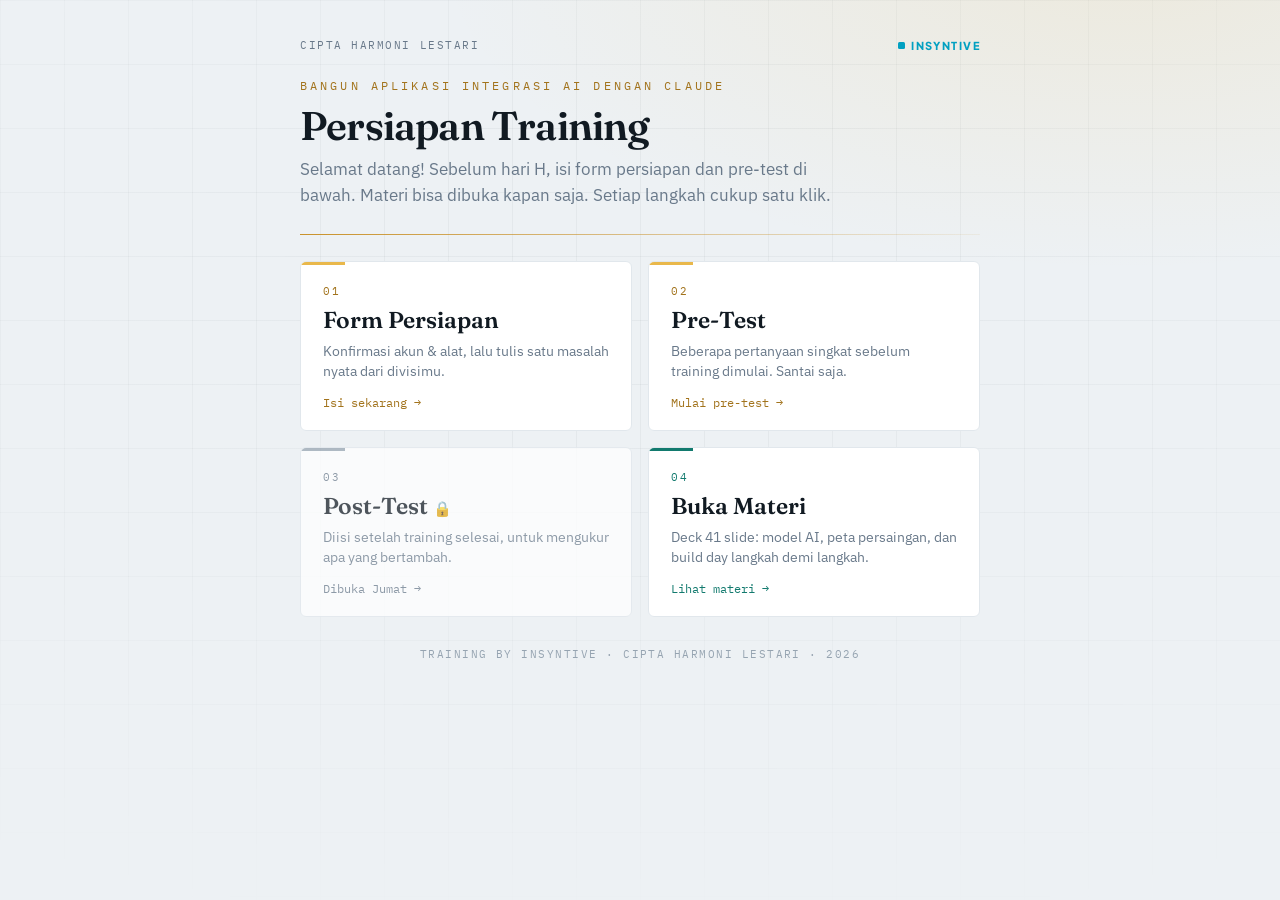
==== form/index.html @ c63280c2 "Dashboard admin, kunci post-test, perkaya form persiapan - form/admin.html: dashboard internal denga" ====
<!DOCTYPE html>
<html lang="id">
<head>
<meta charset="utf-8">
<meta name="viewport" content="width=device-width, initial-scale=1">
<title>Persiapan Training — Cipta Harmoni Lestari</title>
<link rel="preconnect" href="https://fonts.googleapis.com">
<link rel="preconnect" href="https://fonts.gstatic.com" crossorigin>
<link href="https://fonts.googleapis.com/css2?family=Fraunces:opsz,wght@9..144,400;9..144,600&family=IBM+Plex+Mono:wght@400;500&family=IBM+Plex+Sans:wght@300;400;500;600;700&family=Plus+Jakarta+Sans:wght@800&display=swap" rel="stylesheet">
<link rel="stylesheet" href="style.css">
</head>
<body>
<div class="wrap">
  <div class="top">
    <span>Cipta Harmoni Lestari</span>
    <span class="ins">INSYNTIVE</span>
  </div>

  <p class="eyebrow">Bangun Aplikasi Integrasi AI dengan Claude</p>
  <h1>Persiapan Training</h1>
  <p class="lede">Selamat datang! Sebelum hari H, isi form persiapan dan pre-test di bawah. Materi bisa dibuka kapan saja. Setiap langkah cukup satu klik.</p>
  <div class="rule"></div>

  <div class="menu">
    <a class="tile" href="persiapan.html">
      <span class="n">01</span>
      <h3>Form Persiapan</h3>
      <p>Konfirmasi akun & alat, lalu tulis satu masalah nyata dari divisimu.</p>
      <span class="go">Isi sekarang →</span>
    </a>
    <a class="tile" href="pretest.html">
      <span class="n">02</span>
      <h3>Pre-Test</h3>
      <p>Beberapa pertanyaan singkat sebelum training dimulai. Santai saja.</p>
      <span class="go">Mulai pre-test →</span>
    </a>
    <a class="tile locked" href="posttest.html">
      <span class="n">03</span>
      <h3>Post-Test <span class="lock">🔒</span></h3>
      <p>Diisi setelah training selesai, untuk mengukur apa yang bertambah.</p>
      <span class="go">Dibuka Jumat →</span>
    </a>
    <a class="tile teal" href="../">
      <span class="n">04</span>
      <h3>Buka Materi</h3>
      <p>Deck 41 slide: model AI, peta persaingan, dan build day langkah demi langkah.</p>
      <span class="go">Lihat materi →</span>
    </a>
  </div>

  <p class="foot">Training by INSYNTIVE · Cipta Harmoni Lestari · 2026</p>
</div>
</body>
</html>
---- form/style.css ----
/* ============ Brand — selaras dengan deck training ============ */
:root{
  --paper:#FFFFFF; --panel:#F6F8FA; --line:#E1E7EC;
  --ink:#111A22; --ink-2:#3B4C5A; --ink-3:#69798A; --muted:#96A4B1;
  --gold:#C9922B; --gold-ink:#A2731C; --gold-bright:#E9B84B;
  --teal:#127A6E; --teal-wash:rgba(18,122,110,.08);
  --danger:#B4453B;
  --display:'Fraunces',Georgia,serif;
  --body:'IBM Plex Sans',system-ui,-apple-system,sans-serif;
  --mono:'IBM Plex Mono',ui-monospace,monospace;
}
*{box-sizing:border-box}
html{-webkit-text-size-adjust:100%}
body{
  margin:0;min-height:100vh;color:var(--ink);
  font-family:var(--body);-webkit-font-smoothing:antialiased;
  background:
    radial-gradient(90% 60% at 88% -6%, rgba(233,184,75,.14), transparent 60%),
    #EDF1F4;
  background-attachment:fixed;
}
/* drafting grid halus */
body::before{
  content:"";position:fixed;inset:0;pointer-events:none;z-index:0;
  background-image:
    linear-gradient(rgba(17,26,34,.04) 1px,transparent 1px),
    linear-gradient(90deg,rgba(17,26,34,.04) 1px,transparent 1px);
  background-size:64px 64px;
  -webkit-mask-image:radial-gradient(120% 90% at 50% 30%,#000 20%,transparent 85%);
  mask-image:radial-gradient(120% 90% at 50% 30%,#000 20%,transparent 85%);
}
.wrap{position:relative;z-index:1;max-width:720px;margin:0 auto;padding:38px 20px 64px}

/* ============ Header ============ */
.top{display:flex;justify-content:space-between;align-items:center;
  font-family:var(--mono);font-size:11px;letter-spacing:.14em;text-transform:uppercase;color:var(--ink-3);margin-bottom:26px}
.top .ins{font-family:'Plus Jakarta Sans',var(--body);font-weight:800;letter-spacing:.13em;color:#02A0C1;display:flex;align-items:center;gap:6px}
.top .ins::before{content:"";width:7px;height:7px;background:#02A0C1;border-radius:1.5px;display:block}
.back{color:var(--gold-ink);text-decoration:none;font-family:var(--mono);font-size:12px;letter-spacing:.08em}
.back:hover{text-decoration:underline}

.eyebrow{font-family:var(--mono);font-size:12px;letter-spacing:.26em;text-transform:uppercase;color:var(--gold-ink);margin:0 0 12px}
h1{font-family:var(--display);font-weight:600;font-size:40px;line-height:1.05;letter-spacing:-.02em;margin:0 0 10px;text-wrap:balance}
.lede{font-size:16.5px;line-height:1.55;color:var(--ink-3);margin:0 0 26px;max-width:56ch}
.rule{height:1px;background:linear-gradient(90deg,var(--gold),rgba(201,146,43,.08));margin:0 0 26px}

/* ============ Hub — tombol besar ============ */
.menu{display:grid;grid-template-columns:1fr 1fr;gap:16px}
.tile{display:flex;flex-direction:column;gap:6px;text-decoration:none;color:inherit;
  background:var(--paper);border:1px solid var(--line);border-radius:6px;
  padding:22px 22px 20px;position:relative;overflow:hidden;
  transition:transform .15s ease,box-shadow .15s ease,border-color .15s ease}
.tile::after{content:"";position:absolute;top:0;left:0;width:44px;height:3px;background:var(--gold-bright)}
.tile:hover{transform:translateY(-3px);box-shadow:0 14px 34px rgba(17,26,34,.12);border-color:var(--gold)}
.tile .n{font-family:var(--mono);font-size:11px;letter-spacing:.18em;color:var(--gold-ink)}
.tile h3{font-family:var(--display);font-weight:600;font-size:23px;margin:2px 0 2px}
.tile p{margin:0;font-size:13.5px;color:var(--ink-3);line-height:1.45}
.tile .go{margin-top:8px;font-family:var(--mono);font-size:12px;color:var(--gold-ink)}
.tile.teal::after{background:var(--teal)}
.tile.teal .n,.tile.teal .go{color:var(--teal)}

/* ============ Form ============ */
.card{background:var(--paper);border:1px solid var(--line);border-radius:6px;padding:26px 26px 24px;position:relative;overflow:hidden}
.card::after{content:"";position:absolute;top:0;left:0;width:44px;height:3px;background:var(--gold-bright)}
.field{display:flex;flex-direction:column;gap:7px;margin-bottom:18px}
.field label{font-family:var(--mono);font-size:11px;letter-spacing:.12em;text-transform:uppercase;color:var(--gold-ink)}
.field .hint{font-size:12.5px;color:var(--muted);font-family:var(--body);letter-spacing:0;text-transform:none;margin-top:-2px}
input[type=text],input[type=email],select,textarea{
  font-family:var(--body);font-size:16px;color:var(--ink);
  background:#fff;border:1px solid var(--line);border-radius:4px;padding:12px 13px;width:100%;
  transition:border-color .15s ease,box-shadow .15s ease}
input:focus,select:focus,textarea:focus{outline:none;border-color:var(--gold);box-shadow:0 0 0 3px rgba(233,184,75,.18)}
textarea{min-height:96px;resize:vertical;line-height:1.5}

/* pilihan (radio/checkbox) */
.q{margin-bottom:22px}
.q>.qt{font-size:16px;font-weight:600;color:var(--ink);margin:0 0 10px;line-height:1.4}
.q>.qt .req{color:var(--danger)}
.opt{display:flex;align-items:flex-start;gap:11px;padding:11px 13px;border:1px solid var(--line);border-radius:4px;margin-bottom:8px;cursor:pointer;transition:border-color .12s ease,background .12s ease}
.opt:hover{border-color:var(--gold)}
.opt input{margin-top:2px;width:18px;height:18px;accent-color:var(--gold-ink);flex:none}
.opt span{font-size:15px;line-height:1.4;color:var(--ink-2)}
.opt.checked{border-color:var(--gold);background:rgba(233,184,75,.08)}

.btn{font-family:var(--body);font-size:16px;font-weight:600;color:#fff;background:var(--gold-ink);
  border:none;border-radius:4px;padding:14px 22px;cursor:pointer;width:100%;
  transition:background .15s ease,transform .1s ease}
.btn:hover{background:#8a6014}
.btn:active{transform:translateY(1px)}
.btn:disabled{background:var(--muted);cursor:not-allowed}

/* status */
.banner{display:flex;gap:10px;align-items:flex-start;padding:12px 15px;border-radius:4px;font-size:13.5px;line-height:1.5;margin-bottom:22px}
.banner.warn{background:rgba(180,69,59,.07);border:1px solid rgba(180,69,59,.3);color:#7d3029}
.banner.warn b{color:var(--danger)}
.note{font-family:var(--mono);font-size:11px;color:var(--muted);margin-top:16px;letter-spacing:.04em}

.done{display:none;text-align:center;padding:20px 8px}
.done .mark{width:56px;height:56px;border-radius:50%;background:var(--teal-wash);border:1.5px solid var(--teal);
  display:grid;place-items:center;margin:0 auto 16px;color:var(--teal);font-size:26px}
.done h2{font-family:var(--display);font-weight:600;font-size:26px;margin:0 0 8px}
.done p{color:var(--ink-3);font-size:15px;margin:0 0 20px}
.done a{color:var(--gold-ink);font-family:var(--mono);font-size:13px;text-decoration:none}
.done a:hover{text-decoration:underline}

.foot{margin-top:30px;font-family:var(--mono);font-size:10.5px;letter-spacing:.14em;color:var(--muted);text-transform:uppercase;text-align:center}

/* tile terkunci */
.tile.locked{opacity:.72}
.tile.locked::after{background:var(--muted)}
.tile.locked .n,.tile.locked .go{color:var(--ink-3)}
.tile .lock{font-size:15px}

/* ============ Admin: login ============ */
.admin-wrap{max-width:940px}
.login{max-width:400px;margin:6vh auto 0}
.login .card{padding:28px 26px}
.err{color:var(--danger);font-size:13.5px;margin:10px 0 0;min-height:18px}

/* ============ Admin: dashboard ============ */
.adminbar{display:flex;justify-content:space-between;align-items:center;gap:12px;margin-bottom:22px;flex-wrap:wrap}
.adminbar .who{font-family:var(--mono);font-size:12px;color:var(--ink-3)}
.btn-sm{font-family:var(--body);font-size:13px;font-weight:600;border:1px solid var(--line);background:#fff;color:var(--ink-2);
  border-radius:4px;padding:8px 14px;cursor:pointer;transition:border-color .15s,background .15s}
.btn-sm:hover{border-color:var(--gold);color:var(--gold-ink)}
.btn-sm.solid{background:var(--gold-ink);color:#fff;border-color:var(--gold-ink)}
.btn-sm.solid:hover{background:#8a6014;color:#fff}

.stats{display:grid;grid-template-columns:repeat(4,1fr);gap:14px;margin-bottom:14px}
.stat-card{background:var(--paper);border:1px solid var(--line);border-radius:6px;padding:16px 18px;position:relative;overflow:hidden}
.stat-card::after{content:"";position:absolute;top:0;left:0;width:34px;height:2px;background:var(--gold-bright)}
.stat-card .num{font-family:var(--display);font-size:38px;font-weight:600;color:var(--gold-ink);line-height:1}
.stat-card .lbl{font-family:var(--mono);font-size:10.5px;letter-spacing:.14em;text-transform:uppercase;color:var(--ink-3);margin-top:8px}
.stat-card.teal::after{background:var(--teal)}
.stat-card.teal .num{color:var(--teal)}

.panel{background:var(--paper);border:1px solid var(--line);border-radius:6px;padding:20px 22px;margin-top:16px}
.panel h2{font-family:var(--display);font-weight:600;font-size:20px;margin:0 0 4px}
.panel .cap{font-family:var(--mono);font-size:11px;letter-spacing:.1em;text-transform:uppercase;color:var(--gold-ink);margin:0 0 16px}
.panel-head{display:flex;justify-content:space-between;align-items:baseline;gap:10px;flex-wrap:wrap}

.grid2{display:grid;grid-template-columns:1fr 1fr;gap:22px}

/* bar chart sederhana */
.bars{display:flex;flex-direction:column;gap:9px}
.bar-row{display:grid;grid-template-columns:120px 1fr 34px;align-items:center;gap:10px;font-size:13.5px}
.bar-row .bl{color:var(--ink-2);white-space:nowrap;overflow:hidden;text-overflow:ellipsis}
.bar-track{background:var(--panel-2,#EEF2F5);border-radius:3px;height:16px;overflow:hidden}
.bar-fill{height:100%;background:linear-gradient(90deg,var(--gold),var(--gold-bright));border-radius:3px;min-width:2px;transition:width .4s ease}
.bar-row .bv{font-family:var(--mono);font-size:12px;color:var(--ink-3);text-align:right;font-variant-numeric:tabular-nums}

/* tabel */
.tablewrap{overflow-x:auto;margin-top:6px;border:1px solid var(--line);border-radius:6px}
table.data{width:100%;border-collapse:collapse;font-size:13px;white-space:nowrap}
table.data th,table.data td{text-align:left;padding:9px 12px;border-bottom:1px solid var(--line);vertical-align:top}
table.data th{font-family:var(--mono);font-size:10px;letter-spacing:.1em;text-transform:uppercase;color:var(--gold-ink);background:var(--panel);position:sticky;top:0}
table.data td{color:var(--ink-2)}
table.data td.wrap{white-space:normal;min-width:220px;max-width:360px}
table.data tr:last-child td{border-bottom:none}
table.data .muted{color:var(--muted)}
.pill{display:inline-block;font-family:var(--mono);font-size:11px;padding:2px 8px;border-radius:100px;background:var(--gold-wash,rgba(233,184,75,.12));color:var(--gold-ink);border:1px solid rgba(201,146,43,.3)}
.empty{text-align:center;color:var(--muted);padding:26px;font-size:14px}
.loading{text-align:center;color:var(--ink-3);padding:40px;font-family:var(--mono);font-size:13px}

@media (max-width:760px){
  .stats{grid-template-columns:1fr 1fr}
  .grid2{grid-template-columns:1fr}
}
@media (max-width:560px){
  .wrap{padding:26px 16px 54px}
  h1{font-size:32px}
  .menu{grid-template-columns:1fr}
  .card{padding:22px 18px}
}
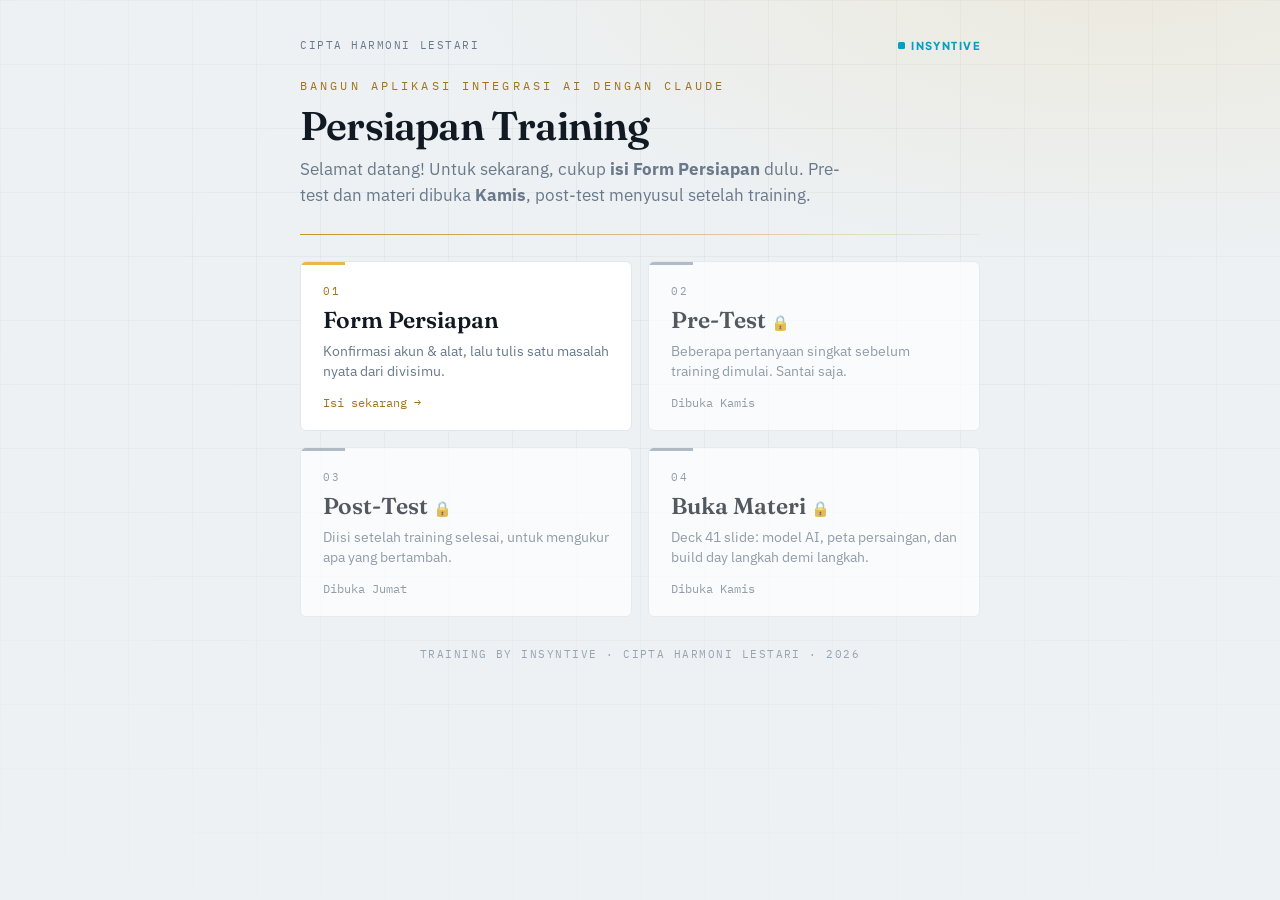
==== commit ad852582: "Kunci pre-test & materi (dibuka Kamis), sisakan hanya persiapan - form/index.html: hub dikendalikan " ====
--- a/form/index.html
+++ b/form/index.html
@@ -18,29 +18,29 @@
 
   <p class="eyebrow">Bangun Aplikasi Integrasi AI dengan Claude</p>
   <h1>Persiapan Training</h1>
-  <p class="lede">Selamat datang! Sebelum hari H, isi form persiapan dan pre-test di bawah. Materi bisa dibuka kapan saja. Setiap langkah cukup satu klik.</p>
+  <p class="lede">Selamat datang! Untuk sekarang, cukup <strong>isi Form Persiapan</strong> dulu. Pre-test dan materi dibuka <strong>Kamis</strong>, post-test menyusul setelah training.</p>
   <div class="rule"></div>
 
   <div class="menu">
-    <a class="tile" href="persiapan.html">
+    <a class="tile" data-key="persiapan" href="persiapan.html">
       <span class="n">01</span>
       <h3>Form Persiapan</h3>
       <p>Konfirmasi akun & alat, lalu tulis satu masalah nyata dari divisimu.</p>
       <span class="go">Isi sekarang →</span>
     </a>
-    <a class="tile" href="pretest.html">
+    <a class="tile" data-key="pretest" href="pretest.html">
       <span class="n">02</span>
       <h3>Pre-Test</h3>
       <p>Beberapa pertanyaan singkat sebelum training dimulai. Santai saja.</p>
       <span class="go">Mulai pre-test →</span>
     </a>
-    <a class="tile locked" href="posttest.html">
+    <a class="tile" data-key="posttest" href="posttest.html">
       <span class="n">03</span>
-      <h3>Post-Test <span class="lock">🔒</span></h3>
+      <h3>Post-Test</h3>
       <p>Diisi setelah training selesai, untuk mengukur apa yang bertambah.</p>
-      <span class="go">Dibuka Jumat →</span>
+      <span class="go">Mulai post-test →</span>
     </a>
-    <a class="tile teal" href="../">
+    <a class="tile teal" data-key="materi" href="../">
       <span class="n">04</span>
       <h3>Buka Materi</h3>
       <p>Deck 41 slide: model AI, peta persaingan, dan build day langkah demi langkah.</p>
@@ -50,5 +50,29 @@
 
   <p class="foot">Training by INSYNTIVE · Cipta Harmoni Lestari · 2026</p>
 </div>
+
+<script>
+// ============================================================
+//  JADWAL BUKA — hapus barisnya (atau set null) untuk membuka.
+//  Yang tidak terdaftar di sini = terbuka. "persiapan" selalu terbuka.
+// ============================================================
+(function(){
+  var TERKUNCI = {
+    pretest:  "Kamis",
+    posttest: "Jumat",
+    materi:   "Kamis",
+  };
+  document.querySelectorAll(".tile").forEach(function(t){
+    var hari = TERKUNCI[t.getAttribute("data-key")];
+    if(!hari) return;
+    t.classList.add("locked");
+    t.removeAttribute("href");
+    var h3 = t.querySelector("h3");
+    if(h3 && !h3.querySelector(".lock")) h3.insertAdjacentHTML("beforeend", ' <span class="lock">🔒</span>');
+    var go = t.querySelector(".go");
+    if(go) go.textContent = "Dibuka " + hari;
+  });
+})();
+</script>
 </body>
 </html>
--- a/form/style.css
+++ b/form/style.css
@@ -106,9 +106,10 @@
 .foot{margin-top:30px;font-family:var(--mono);font-size:10.5px;letter-spacing:.14em;color:var(--muted);text-transform:uppercase;text-align:center}
 
 /* tile terkunci */
-.tile.locked{opacity:.72}
+.tile.locked{opacity:.7;cursor:default}
 .tile.locked::after{background:var(--muted)}
 .tile.locked .n,.tile.locked .go{color:var(--ink-3)}
+.tile.locked:hover{transform:none;box-shadow:none;border-color:var(--line)}
 .tile .lock{font-size:15px}
 
 /* ============ Admin: login ============ */
@@ -162,9 +163,27 @@
 .empty{text-align:center;color:var(--muted);padding:26px;font-size:14px}
 .loading{text-align:center;color:var(--ink-3);padding:40px;font-family:var(--mono);font-size:13px}
 
+/* analisa persiapan: kartu per kelompok */
+.analisa{display:flex;flex-direction:column;gap:24px}
+.kel-head{display:flex;align-items:baseline;gap:10px;margin:0 0 13px;padding-bottom:8px;border-bottom:1.5px solid var(--gold)}
+.kel-head h3{font-family:var(--display);font-weight:600;font-size:19px;margin:0}
+.kel-head .cnt{font-family:var(--mono);font-size:11px;letter-spacing:.08em;color:var(--ink-3)}
+.pcards{display:grid;grid-template-columns:1fr 1fr;gap:14px}
+.pcard{border:1px solid var(--line);border-radius:6px;padding:15px 16px;background:var(--panel)}
+.pcard-h{display:flex;justify-content:space-between;align-items:baseline;gap:10px;margin-bottom:12px;padding-bottom:9px;border-bottom:1px solid var(--line)}
+.pcard-h .nm{font-weight:600;color:var(--ink);font-size:15px}
+.pcard-h .dv{font-family:var(--mono);font-size:11px;color:var(--ink-3);text-align:right;white-space:nowrap;overflow:hidden;text-overflow:ellipsis;max-width:45%}
+.pfield{margin-bottom:11px}
+.pfield:last-child{margin-bottom:0}
+.plabel{font-family:var(--mono);font-size:9.5px;letter-spacing:.11em;text-transform:uppercase;color:var(--gold-ink);display:block;margin-bottom:3px}
+.pfield.pain .plabel{color:var(--danger)}
+.pfield p{margin:0;font-size:13.5px;line-height:1.5;color:var(--ink-2)}
+.pfield p.none{color:var(--muted)}
+
 @media (max-width:760px){
   .stats{grid-template-columns:1fr 1fr}
   .grid2{grid-template-columns:1fr}
+  .pcards{grid-template-columns:1fr}
 }
 @media (max-width:560px){
   .wrap{padding:26px 16px 54px}
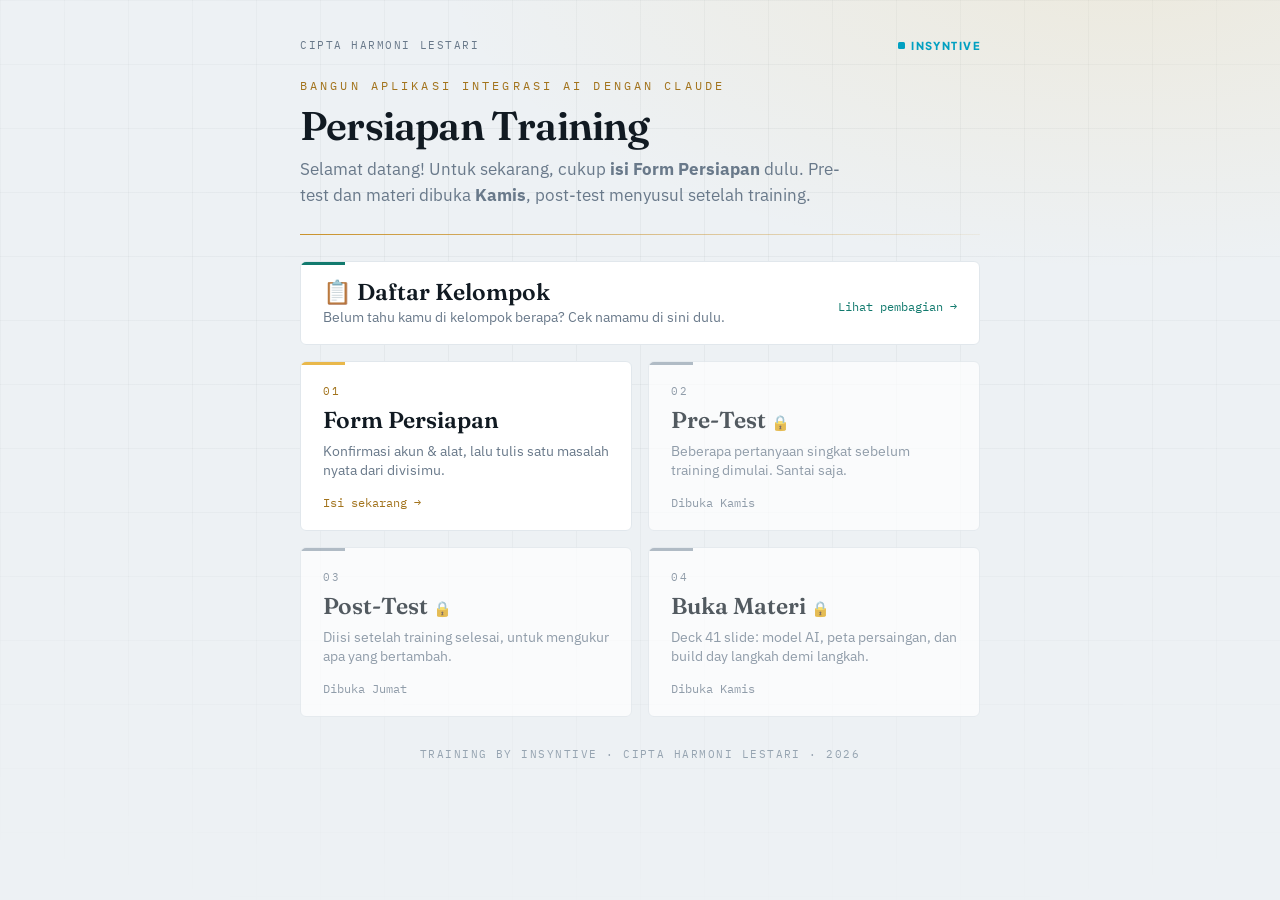
==== commit a53bcd83: "Bagi 5 kelompok per divisi + halaman Daftar Kelompok - form/kelompok.html: roster 5 kelompok (Proyek" ====
--- a/form/index.html
+++ b/form/index.html
@@ -22,6 +22,10 @@
   <div class="rule"></div>
 
   <div class="menu">
+    <a class="tile teal wide" data-key="kelompok" href="kelompok.html">
+      <span class="tw-l"><h3>📋 Daftar Kelompok</h3><p>Belum tahu kamu di kelompok berapa? Cek namamu di sini dulu.</p></span>
+      <span class="go">Lihat pembagian →</span>
+    </a>
     <a class="tile" data-key="persiapan" href="persiapan.html">
       <span class="n">01</span>
       <h3>Form Persiapan</h3>
--- a/form/style.css
+++ b/form/style.css
@@ -162,6 +162,28 @@
 .pill{display:inline-block;font-family:var(--mono);font-size:11px;padding:2px 8px;border-radius:100px;background:var(--gold-wash,rgba(233,184,75,.12));color:var(--gold-ink);border:1px solid rgba(201,146,43,.3)}
 .empty{text-align:center;color:var(--muted);padding:26px;font-size:14px}
 .loading{text-align:center;color:var(--ink-3);padding:40px;font-family:var(--mono);font-size:13px}
+
+/* ============ Roster kelompok (halaman peserta) ============ */
+.roster{display:grid;grid-template-columns:1fr 1fr;gap:16px}
+.rcard{background:var(--paper);border:1px solid var(--line);border-radius:6px;overflow:hidden}
+.rhead{display:flex;justify-content:space-between;align-items:baseline;gap:10px;padding:13px 16px;background:var(--panel);border-bottom:2px solid var(--gold)}
+.rhead .rno{font-family:var(--display);font-weight:600;font-size:18px;color:var(--ink)}
+.rhead .rdiv{font-family:var(--mono);font-size:11px;letter-spacing:.06em;color:var(--gold-ink)}
+.rlist{margin:0;padding:8px 16px 12px 34px;list-style:decimal}
+.rlist li{padding:6px 0;border-bottom:1px solid var(--line);display:flex;justify-content:space-between;align-items:baseline;gap:10px}
+.rlist li:last-child{border-bottom:none}
+.rlist li::marker{color:var(--muted);font-family:var(--mono);font-size:12px}
+.rlist .rn{font-size:14.5px;color:var(--ink)}
+.rlist .rr{font-family:var(--mono);font-size:11px;color:var(--ink-3);text-align:right;white-space:nowrap}
+.rlist li.hit{background:rgba(233,184,75,.16);margin:0 -16px;padding-left:16px;padding-right:16px;border-radius:3px}
+
+/* tile lebar (link daftar kelompok di hub) */
+.tile.wide{grid-column:1/-1;flex-direction:row;align-items:center;justify-content:space-between;gap:14px;padding:16px 22px}
+.tile.wide .tw-l{display:flex;flex-direction:column;gap:2px}
+.tile.wide h3{margin:0}
+.tile.wide p{margin:0}
+
+@media (max-width:560px){ .roster{grid-template-columns:1fr} }
 
 /* analisa persiapan: kartu per kelompok */
 .analisa{display:flex;flex-direction:column;gap:24px}
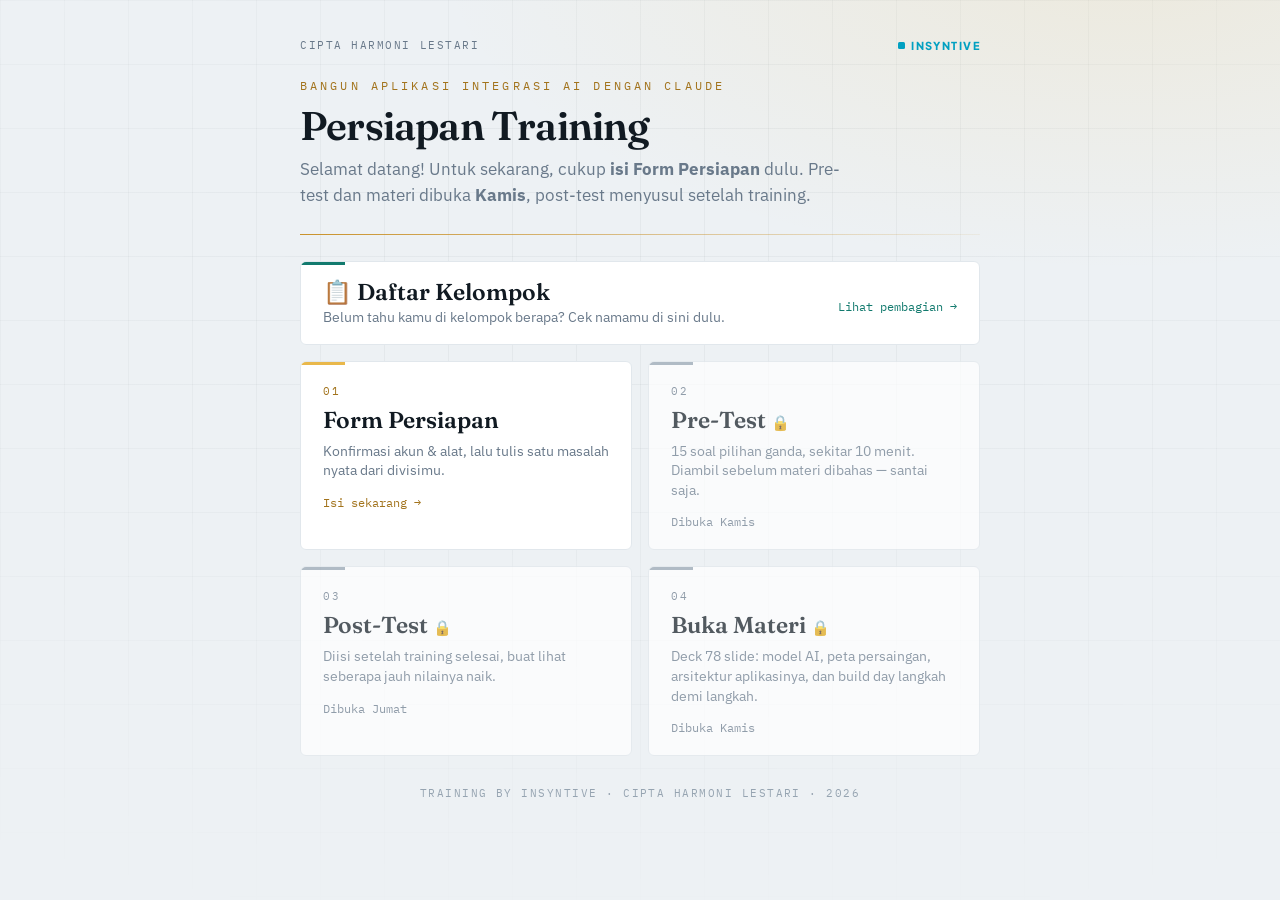
==== commit 87a01596: "Pre-test jadi 15 soal pilihan ganda bernilai, plus analisa nilai di dashboard Soal & kunci jawaban d" ====
--- a/form/index.html
+++ b/form/index.html
@@ -35,19 +35,19 @@
     <a class="tile" data-key="pretest" href="pretest.html">
       <span class="n">02</span>
       <h3>Pre-Test</h3>
-      <p>Beberapa pertanyaan singkat sebelum training dimulai. Santai saja.</p>
+      <p>15 soal pilihan ganda, sekitar 10 menit. Diambil sebelum materi dibahas — santai saja.</p>
       <span class="go">Mulai pre-test →</span>
     </a>
     <a class="tile" data-key="posttest" href="posttest.html">
       <span class="n">03</span>
       <h3>Post-Test</h3>
-      <p>Diisi setelah training selesai, untuk mengukur apa yang bertambah.</p>
+      <p>Diisi setelah training selesai, buat lihat seberapa jauh nilainya naik.</p>
       <span class="go">Mulai post-test →</span>
     </a>
     <a class="tile teal" data-key="materi" href="../">
       <span class="n">04</span>
       <h3>Buka Materi</h3>
-      <p>Deck 41 slide: model AI, peta persaingan, dan build day langkah demi langkah.</p>
+      <p>Deck 78 slide: model AI, peta persaingan, arsitektur aplikasinya, dan build day langkah demi langkah.</p>
       <span class="go">Lihat materi →</span>
     </a>
   </div>
--- a/form/style.css
+++ b/form/style.css
@@ -127,7 +127,7 @@
 .btn-sm.solid{background:var(--gold-ink);color:#fff;border-color:var(--gold-ink)}
 .btn-sm.solid:hover{background:#8a6014;color:#fff}
 
-.stats{display:grid;grid-template-columns:repeat(4,1fr);gap:14px;margin-bottom:14px}
+.stats{display:grid;grid-template-columns:repeat(auto-fit,minmax(158px,1fr));gap:14px;margin-bottom:14px}
 .stat-card{background:var(--paper);border:1px solid var(--line);border-radius:6px;padding:16px 18px;position:relative;overflow:hidden}
 .stat-card::after{content:"";position:absolute;top:0;left:0;width:34px;height:2px;background:var(--gold-bright)}
 .stat-card .num{font-family:var(--display);font-size:38px;font-weight:600;color:var(--gold-ink);line-height:1}
@@ -213,3 +213,38 @@
   .menu{grid-template-columns:1fr}
   .card{padding:22px 18px}
 }
+
+/* ============ Pre/Post-test: progres & nilai ============ */
+.progress{position:sticky;top:0;z-index:5;background:var(--paper);
+  padding:12px 0 13px;margin:0 0 20px;border-bottom:1px solid var(--line);
+  display:flex;align-items:center;gap:13px}
+.progress .plbl{font-family:var(--mono);font-size:11px;letter-spacing:.12em;
+  text-transform:uppercase;color:var(--gold-ink);white-space:nowrap}
+.ptrack{flex:1;height:6px;background:#EEF2F5;border-radius:3px;overflow:hidden}
+.ptrack i{display:block;height:100%;width:0;border-radius:3px;
+  background:linear-gradient(90deg,var(--gold-ink),var(--gold-bright));
+  transition:width .25s cubic-bezier(.2,.7,.3,1)}
+
+.q .qn{font-family:var(--mono);font-size:10.5px;letter-spacing:.16em;
+  text-transform:uppercase;color:var(--gold-ink);display:block;margin-bottom:5px}
+.q{padding-top:4px}
+
+.skor{display:flex;align-items:baseline;justify-content:center;gap:10px;margin:0 0 6px}
+.skor .angka{font-family:var(--display);font-size:64px;font-weight:600;
+  color:var(--gold-ink);line-height:1}
+.skor .dari{font-family:var(--mono);font-size:12px;letter-spacing:.14em;
+  text-transform:uppercase;color:var(--muted)}
+.skor-cap{font-family:var(--mono);font-size:12px;letter-spacing:.1em;
+  text-transform:uppercase;color:var(--teal);margin:0 0 18px}
+
+.preview-note{display:flex;gap:10px;align-items:flex-start;padding:12px 15px;
+  border-radius:4px;font-size:13.5px;line-height:1.5;margin-bottom:22px;
+  background:var(--teal-wash);border:1px solid rgba(18,122,110,.3);color:#0c5a51}
+
+/* bar chart dengan label panjang (analisa per soal) */
+.bars.lebar .bar-row{grid-template-columns:minmax(0,1fr) 190px 40px}
+.bars.lebar .bar-row .bl{white-space:normal;line-height:1.35;font-size:13px}
+.bars.lebar .bar-row .bv{font-weight:600;color:var(--gold-ink)}
+@media (max-width:640px){
+  .bars.lebar .bar-row{grid-template-columns:minmax(0,1fr) 90px 38px}
+}
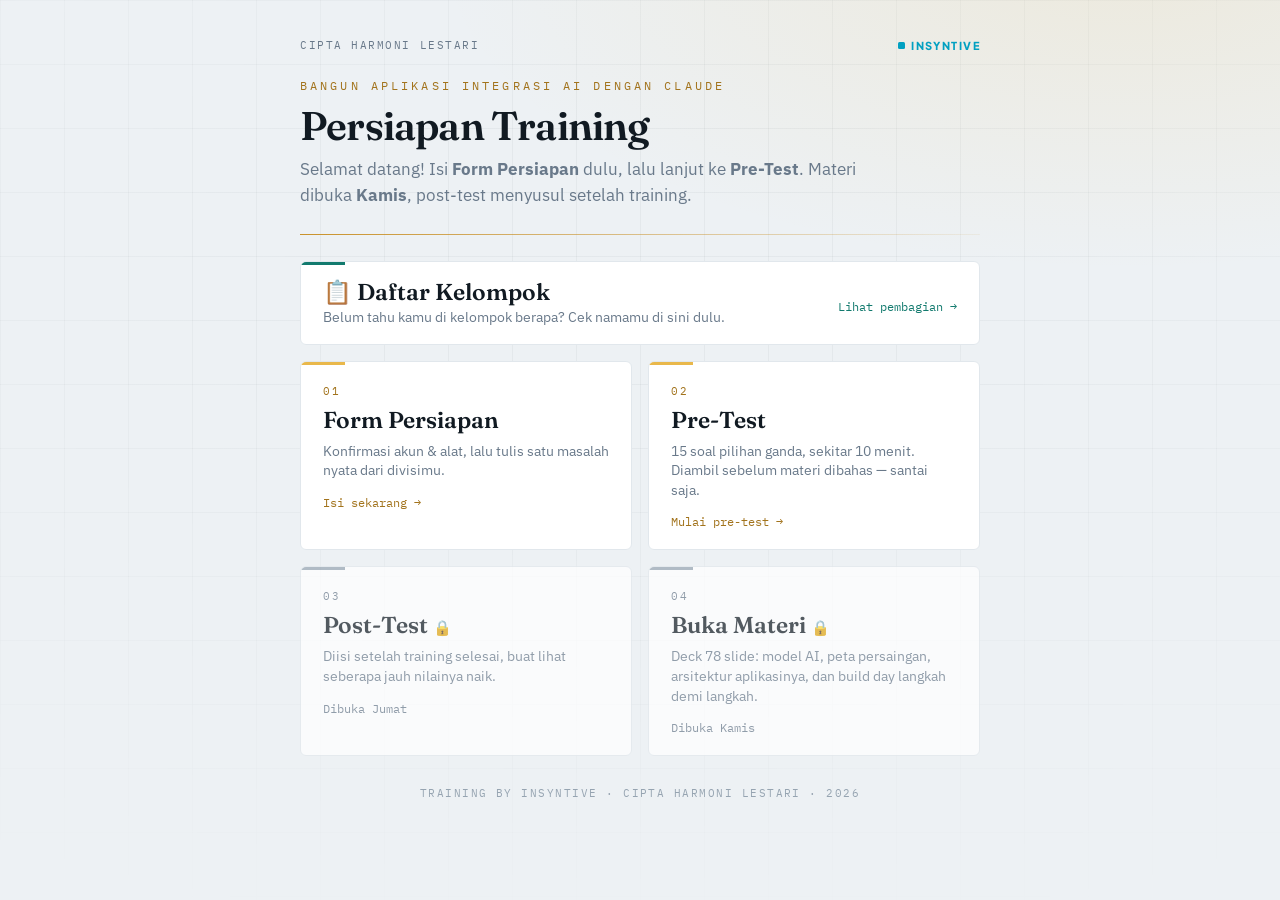
==== commit be19f520: "Buka pre-test untuk peserta - form/pretest.html: TERKUNCI jadi false. - form/index.html: ubin Pre-Te" ====
--- a/form/index.html
+++ b/form/index.html
@@ -18,7 +18,7 @@
 
   <p class="eyebrow">Bangun Aplikasi Integrasi AI dengan Claude</p>
   <h1>Persiapan Training</h1>
-  <p class="lede">Selamat datang! Untuk sekarang, cukup <strong>isi Form Persiapan</strong> dulu. Pre-test dan materi dibuka <strong>Kamis</strong>, post-test menyusul setelah training.</p>
+  <p class="lede">Selamat datang! Isi <strong>Form Persiapan</strong> dulu, lalu lanjut ke <strong>Pre-Test</strong>. Materi dibuka <strong>Kamis</strong>, post-test menyusul setelah training.</p>
   <div class="rule"></div>
 
   <div class="menu">
@@ -62,7 +62,6 @@
 // ============================================================
 (function(){
   var TERKUNCI = {
-    pretest:  "Kamis",
     posttest: "Jumat",
     materi:   "Kamis",
   };
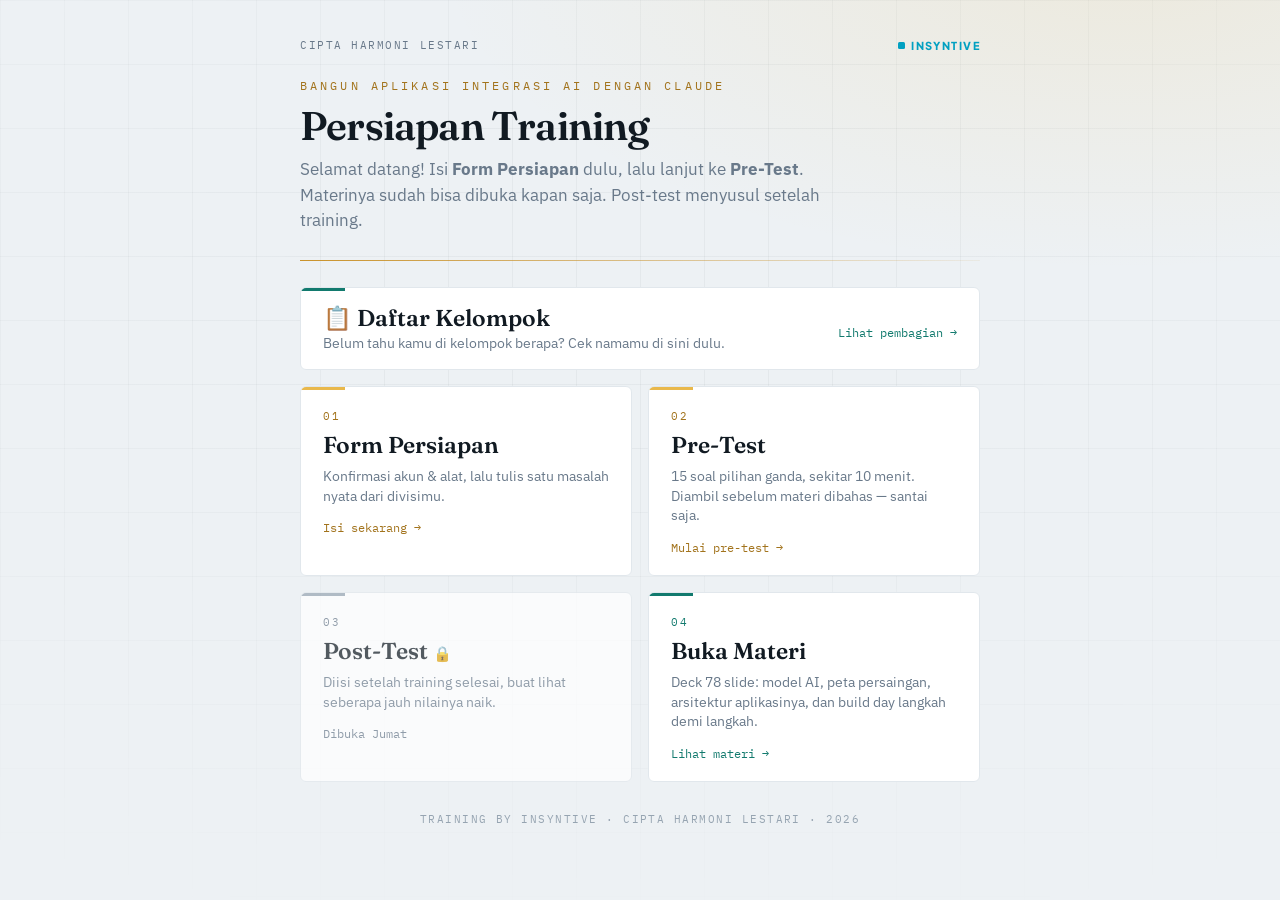
==== commit 30937999: "Buka Materi juga — tinggal post-test yang terkunci form/index.html: ubin Materi dilepas dari daftar " ====
--- a/form/index.html
+++ b/form/index.html
@@ -18,7 +18,7 @@
 
   <p class="eyebrow">Bangun Aplikasi Integrasi AI dengan Claude</p>
   <h1>Persiapan Training</h1>
-  <p class="lede">Selamat datang! Isi <strong>Form Persiapan</strong> dulu, lalu lanjut ke <strong>Pre-Test</strong>. Materi dibuka <strong>Kamis</strong>, post-test menyusul setelah training.</p>
+  <p class="lede">Selamat datang! Isi <strong>Form Persiapan</strong> dulu, lalu lanjut ke <strong>Pre-Test</strong>. Materinya sudah bisa dibuka kapan saja. Post-test menyusul setelah training.</p>
   <div class="rule"></div>
 
   <div class="menu">
@@ -63,7 +63,6 @@
 (function(){
   var TERKUNCI = {
     posttest: "Jumat",
-    materi:   "Kamis",
   };
   document.querySelectorAll(".tile").forEach(function(t){
     var hari = TERKUNCI[t.getAttribute("data-key")];
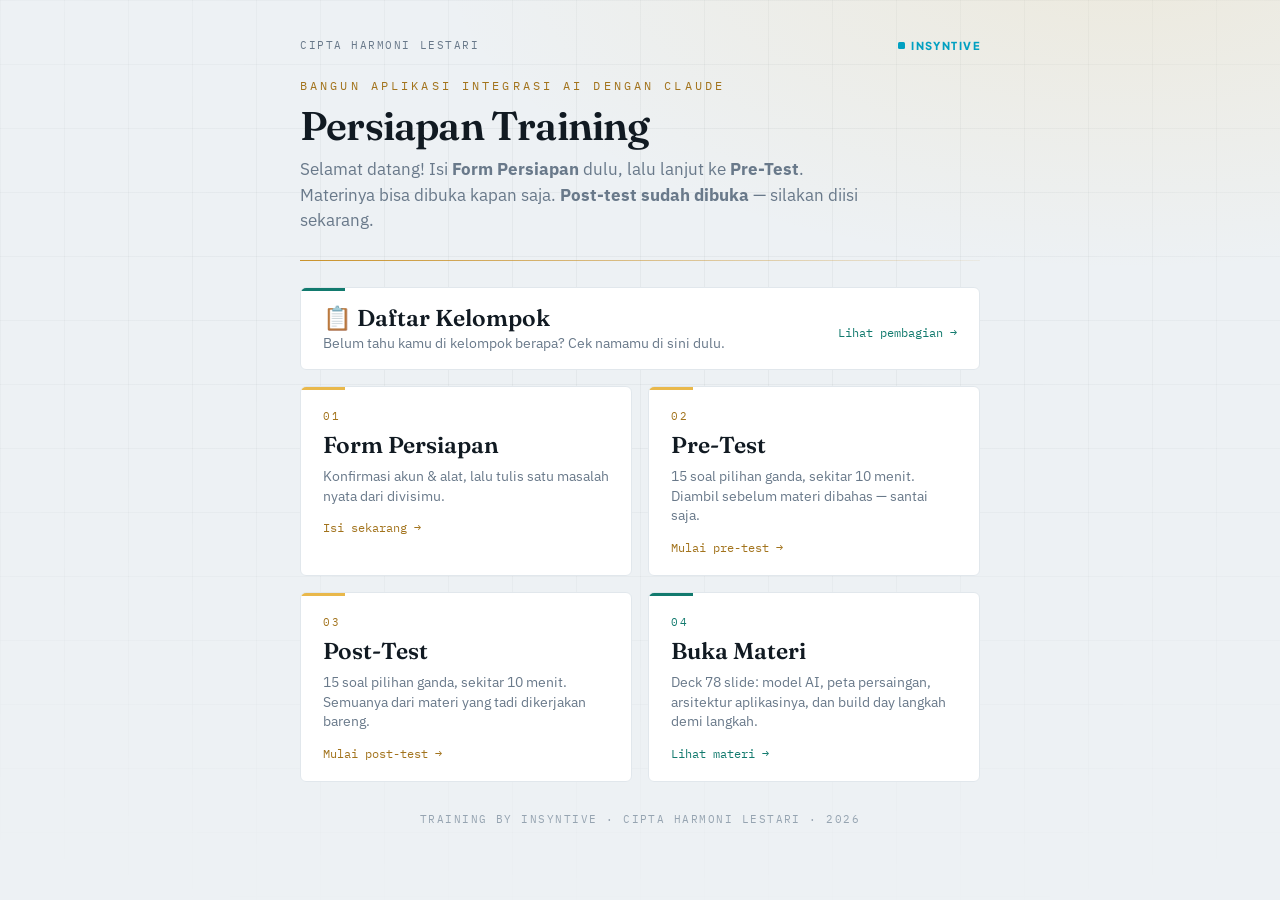
==== commit 28cb18d5: "Post-test jadi 15 soal bernilai, dibuka hari ini, plus analisanya di dashboard Soalnya sengaja dibua" ====
--- a/form/index.html
+++ b/form/index.html
@@ -18,7 +18,7 @@
 
   <p class="eyebrow">Bangun Aplikasi Integrasi AI dengan Claude</p>
   <h1>Persiapan Training</h1>
-  <p class="lede">Selamat datang! Isi <strong>Form Persiapan</strong> dulu, lalu lanjut ke <strong>Pre-Test</strong>. Materinya sudah bisa dibuka kapan saja. Post-test menyusul setelah training.</p>
+  <p class="lede">Selamat datang! Isi <strong>Form Persiapan</strong> dulu, lalu lanjut ke <strong>Pre-Test</strong>. Materinya bisa dibuka kapan saja. <strong>Post-test sudah dibuka</strong> — silakan diisi sekarang.</p>
   <div class="rule"></div>
 
   <div class="menu">
@@ -41,7 +41,7 @@
     <a class="tile" data-key="posttest" href="posttest.html">
       <span class="n">03</span>
       <h3>Post-Test</h3>
-      <p>Diisi setelah training selesai, buat lihat seberapa jauh nilainya naik.</p>
+      <p>15 soal pilihan ganda, sekitar 10 menit. Semuanya dari materi yang tadi dikerjakan bareng.</p>
       <span class="go">Mulai post-test →</span>
     </a>
     <a class="tile teal" data-key="materi" href="../">
@@ -62,7 +62,8 @@
 // ============================================================
 (function(){
   var TERKUNCI = {
-    posttest: "Jumat",
+    // Semua sudah terbuka. Contoh kalau mau mengunci lagi:
+    // posttest: "Jumat",
   };
   document.querySelectorAll(".tile").forEach(function(t){
     var hari = TERKUNCI[t.getAttribute("data-key")];
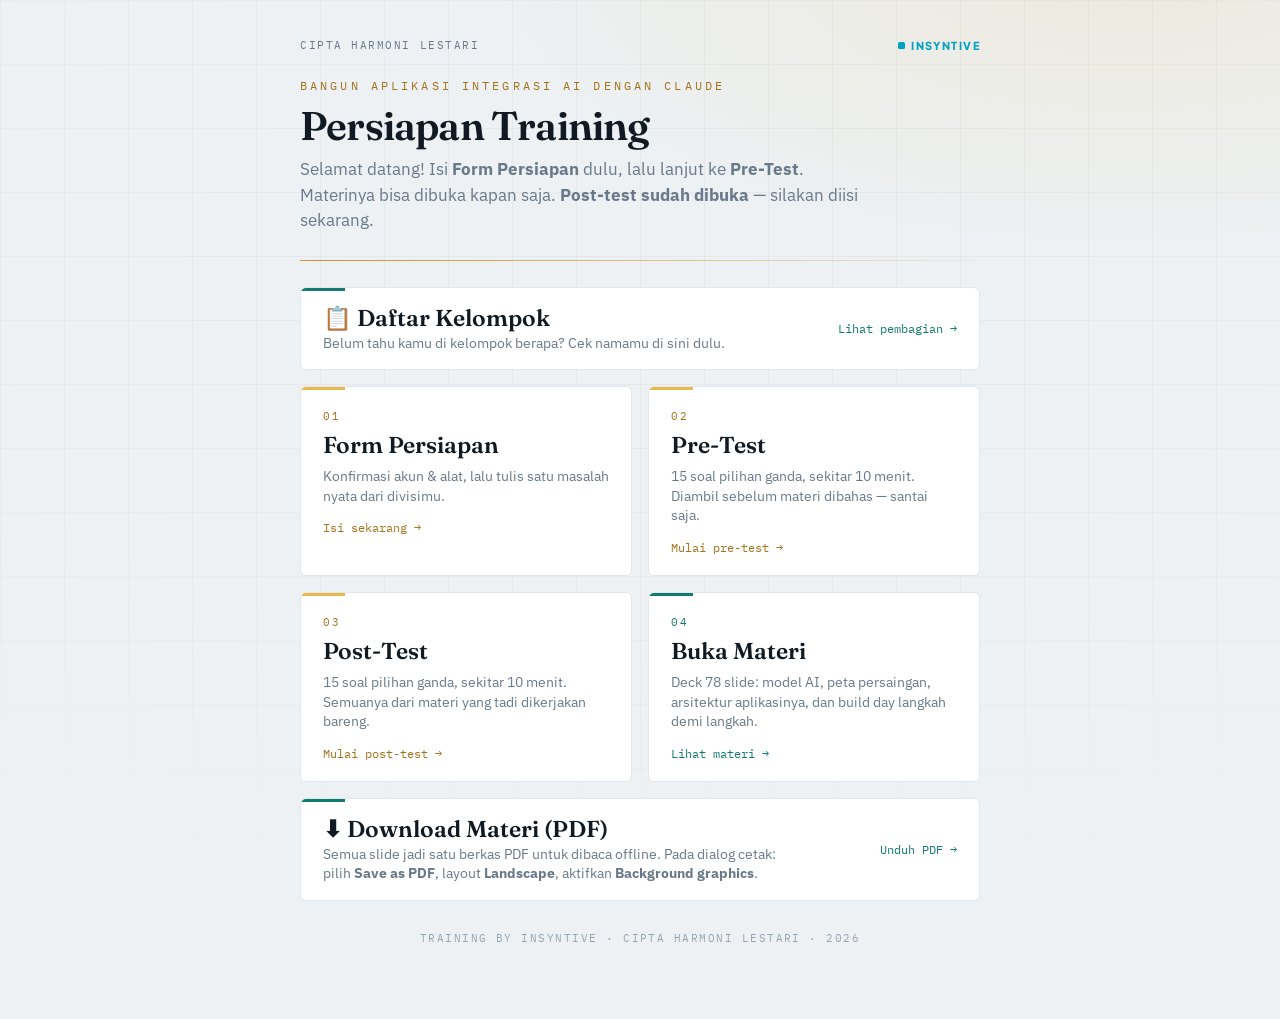
==== commit 9bd6e251: "Tambah menu download PDF untuk materi training Menambahkan cara mengunduh seluruh deck materi (78 sl" ====
--- a/form/index.html
+++ b/form/index.html
@@ -50,6 +50,10 @@
       <p>Deck 78 slide: model AI, peta persaingan, arsitektur aplikasinya, dan build day langkah demi langkah.</p>
       <span class="go">Lihat materi →</span>
     </a>
+    <a class="tile teal wide" data-key="materi-pdf" href="../?pdf=1" target="_blank" rel="noopener">
+      <span class="tw-l"><h3>⬇ Download Materi (PDF)</h3><p>Semua slide jadi satu berkas PDF untuk dibaca offline. Pada dialog cetak: pilih <strong>Save as PDF</strong>, layout <strong>Landscape</strong>, aktifkan <strong>Background graphics</strong>.</p></span>
+      <span class="go">Unduh PDF →</span>
+    </a>
   </div>
 
   <p class="foot">Training by INSYNTIVE · Cipta Harmoni Lestari · 2026</p>
--- a/form/style.css
+++ b/form/style.css
@@ -72,6 +72,29 @@
 input:focus,select:focus,textarea:focus{outline:none;border-color:var(--gold);box-shadow:0 0 0 3px rgba(233,184,75,.18)}
 textarea{min-height:96px;resize:vertical;line-height:1.5}
 
+/* dropdown nama yang bisa dicari */
+.combo{position:relative}
+.combo input[type=text]{padding-right:34px}
+.combo::after{
+  content:"";position:absolute;right:13px;top:19px;pointer-events:none;
+  width:7px;height:7px;border-right:1.5px solid var(--muted);border-bottom:1.5px solid var(--muted);
+  transform:rotate(45deg) translateY(-2px)}
+.combo.manual::after{display:none}
+.combo.terpilih input[type=text]{border-color:var(--teal);background:var(--teal-wash)}
+.combo-list{
+  position:absolute;z-index:20;top:calc(100% + 4px);left:0;right:0;max-height:264px;overflow-y:auto;
+  background:#fff;border:1px solid var(--line);border-radius:4px;
+  box-shadow:0 10px 26px rgba(17,26,34,.13)}
+.combo-opt{display:flex;flex-direction:column;gap:2px;padding:10px 13px;cursor:pointer;border-bottom:1px solid var(--line)}
+.combo-opt:last-child{border-bottom:none}
+.combo-opt:hover,.combo-opt.on{background:rgba(233,184,75,.12)}
+.combo-opt .cn{font-size:15px;color:var(--ink);line-height:1.3}
+.combo-opt .cs{font-family:var(--mono);font-size:11px;letter-spacing:.04em;color:var(--muted)}
+.combo-opt.manual{background:var(--panel);border-top:1px solid var(--line);position:sticky;bottom:0}
+.combo-opt.manual:hover,.combo-opt.manual.on{background:rgba(233,184,75,.16)}
+.combo-opt.manual .cn{color:var(--ink-3);font-size:14px}
+.combo-kosong{padding:12px 13px;font-size:14px;color:var(--muted)}
+
 /* pilihan (radio/checkbox) */
 .q{margin-bottom:22px}
 .q>.qt{font-size:16px;font-weight:600;color:var(--ink);margin:0 0 10px;line-height:1.4}
@@ -181,7 +204,8 @@
 .tile.wide{grid-column:1/-1;flex-direction:row;align-items:center;justify-content:space-between;gap:14px;padding:16px 22px}
 .tile.wide .tw-l{display:flex;flex-direction:column;gap:2px}
 .tile.wide h3{margin:0}
-.tile.wide p{margin:0}
+.tile.wide p{margin:0;max-width:58ch}
+.tile.wide .go{margin-top:0;white-space:nowrap}
 
 @media (max-width:560px){ .roster{grid-template-columns:1fr} }
 
@@ -212,6 +236,9 @@
   h1{font-size:32px}
   .menu{grid-template-columns:1fr}
   .card{padding:22px 18px}
+  /* tile lebar terlalu sempit kalau tetap berbaris di layar HP */
+  .tile.wide{flex-direction:column;align-items:flex-start;gap:8px;padding:20px 18px}
+  .tile.wide .go{margin-top:4px}
 }
 
 /* ============ Pre/Post-test: progres & nilai ============ */
